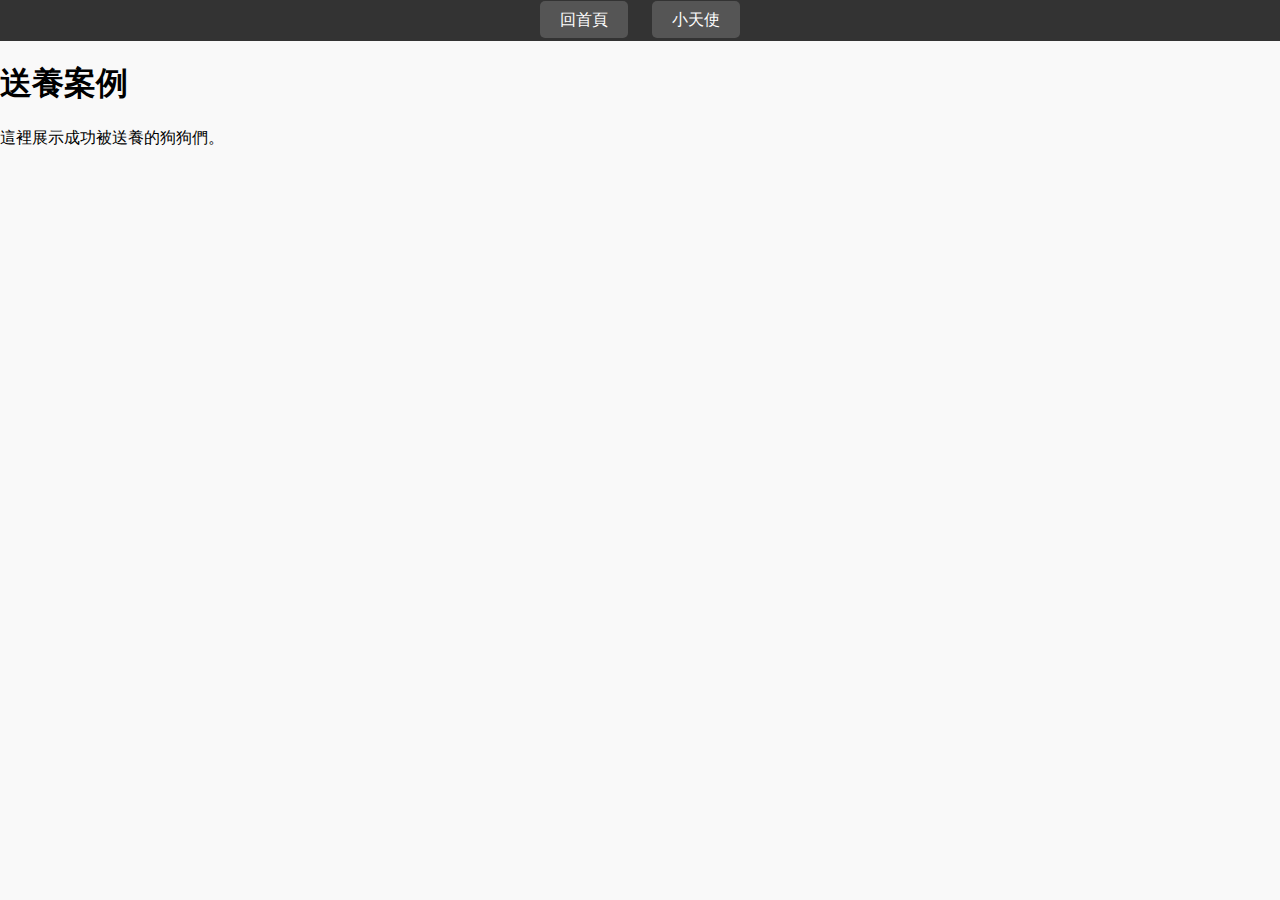
==== adoptions.html @ 78687f82 "Create adoptions.html" ====
<!DOCTYPE html>
<html lang="en">
<head>
  <meta charset="UTF-8">
  <meta name="viewport" content="width=device-width, initial-scale=1.0">
  <title>送養案例</title>
  <link rel="stylesheet" href="styles.css">
</head>
<body>
  <div class="navbar">
    <a href="index.html" class="nav-button">回首頁</a>
    <a href="angels.html" class="nav-button">小天使</a>
  </div>
  <h1>送養案例</h1>
  <p>這裡展示成功被送養的狗狗們。</p>
</body>
</html>
---- styles.css ----
/* 設定全域樣式 */
body {
  margin: 0;
  font-family: Arial, sans-serif;
  background-color: #f9f9f9;
}

/* 設定主要容器 */
.dog-container {
  width: 100%;
  max-width: 600px;
  margin: 0 auto;
  padding: 20px;
}

/* 每隻狗狗的區塊樣式 */
.dog-profile {
  text-align: center;
  margin-bottom: 40px;
}

/* 狗狗名字樣式 */
.dog-name {
  font-size: 24px;
  color: #333;
  margin: 10px 0;
}

/* 狗狗圖片樣式 */
.dog-image {
  width: 100%;
  max-width: 300px;
  height: auto;
  border-radius: 8px;
  box-shadow: 0 4px 6px rgba(0, 0, 0, 0.1);
  margin-bottom: 20px; /* 圖片下方空隙 */
}

/* 分隔線樣式 */
.divider {
  width: 50%;
  height: 2px;
  background-color: #ddd;
  margin: 0 auto;
}

/* 導覽列樣式 */
.navbar {
  background-color: #333; /* 深色背景 */
  padding: 10px 0; /* 上下內距 */
  text-align: center; /* 置中按鈕 */
  position: sticky; /* 頁面滾動時固定在頂部 */
  top: 0;
  z-index: 1000; /* 保證在其他元素上方 */
}

/* 按鈕樣式 */
.nav-button {
  color: white; /* 按鈕文字顏色 */
  background-color: #555; /* 按鈕背景 */
  padding: 10px 20px; /* 內距調整按鈕大小 */
  margin: 0 10px; /* 按鈕間距 */
  text-decoration: none; /* 移除連結的底線 */
  border-radius: 5px; /* 圓角邊框 */
  font-size: 16px; /* 文字大小 */
}

/* 按鈕滑鼠懸停樣式 */
.nav-button:hover {
  background-color: #777; /* 懸停時變亮 */
}
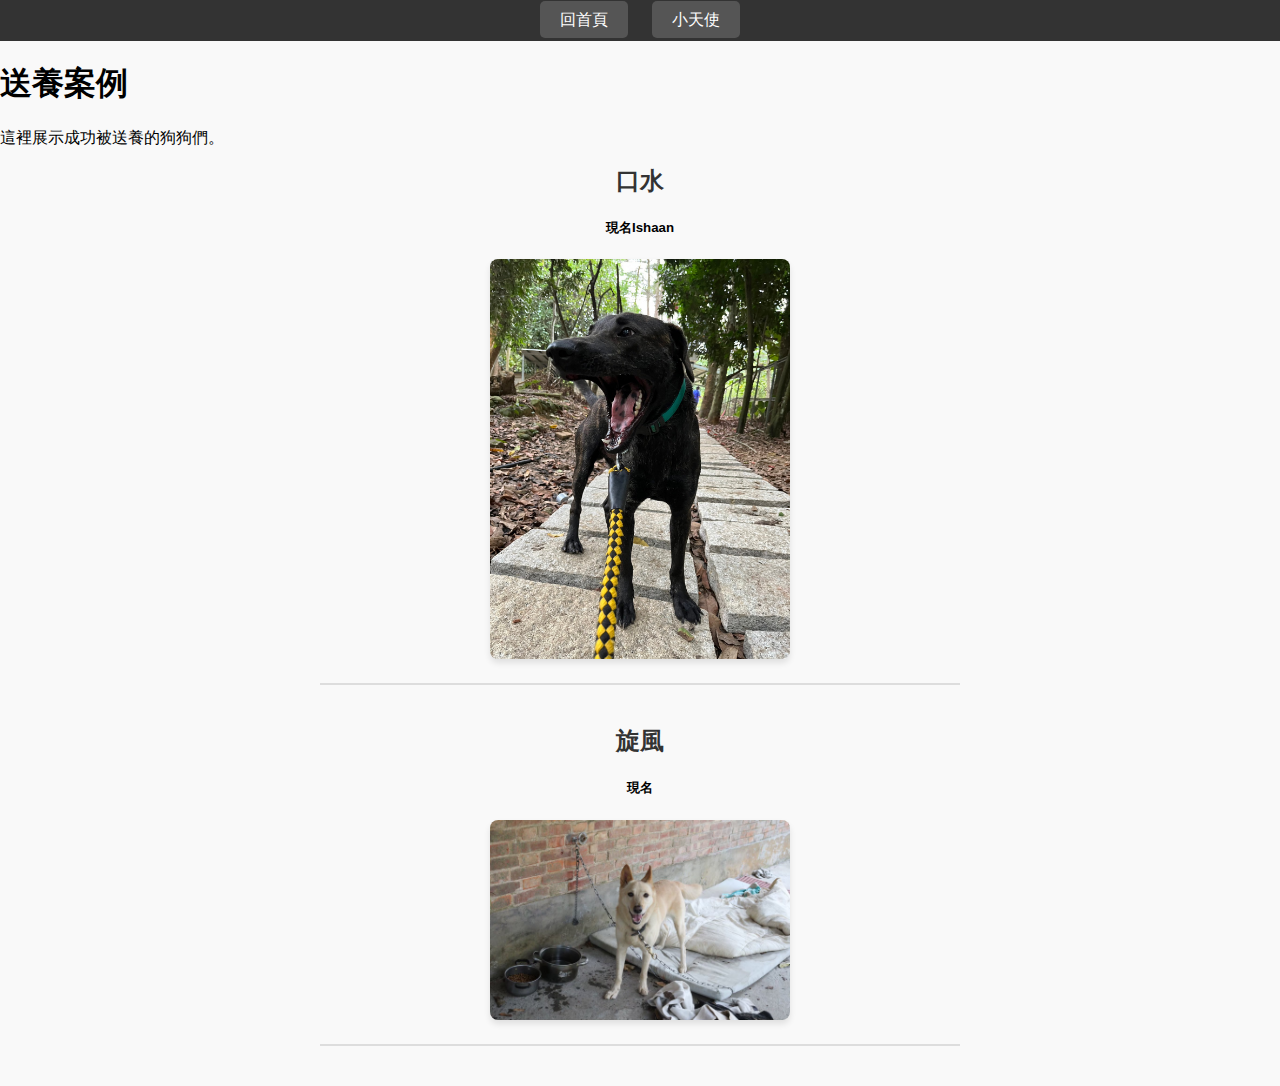
==== commit 1cc5de70: "Update adoptions.html" ====
--- a/adoptions.html
+++ b/adoptions.html
@@ -13,5 +13,17 @@
   </div>
   <h1>送養案例</h1>
   <p>這裡展示成功被送養的狗狗們。</p>
+  <div class="dog-profile">
+      <h2 class="dog-name">口水</h2>
+      <h5>現名Ishaan</h5>
+      <img src="img/口水.jpg" alt="口水" class="dog-image">
+      <div class="divider"></div>
+    </div>
+  <div class="dog-profile">
+      <h2 class="dog-name">旋風</h2>
+      <h5>現名</h5>
+      <img src="img/旋風.jpg" alt="旋風" class="dog-image">
+      <div class="divider"></div>
+    </div>
 </body>
 </html>
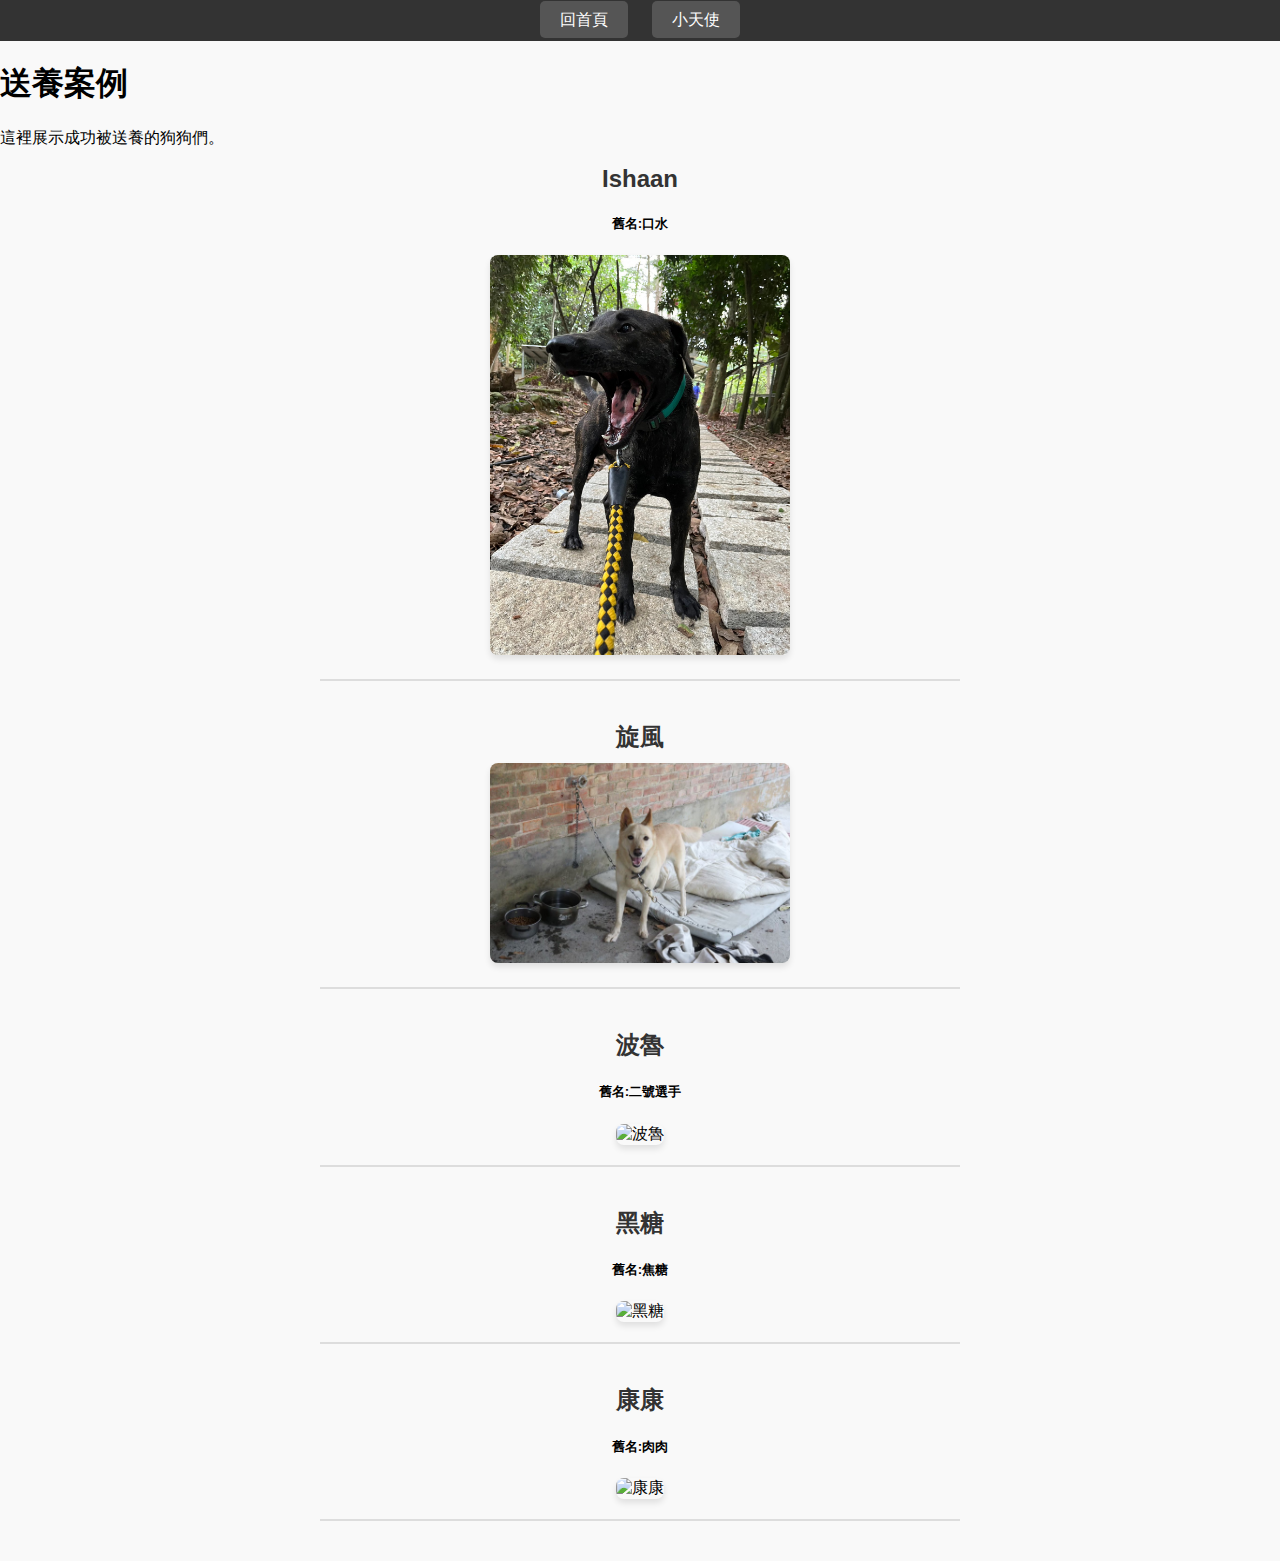
==== commit 0eae993e: "Update adoptions.html" ====
--- a/adoptions.html
+++ b/adoptions.html
@@ -14,15 +14,32 @@
   <h1>送養案例</h1>
   <p>這裡展示成功被送養的狗狗們。</p>
   <div class="dog-profile">
-      <h2 class="dog-name">口水</h2>
-      <h5>現名Ishaan</h5>
-      <img src="img/口水.jpg" alt="口水" class="dog-image">
+      <h2 class="dog-name">Ishaan</h2>
+      <h5>舊名:口水</h5>
+      <img src="img/口水.jpg" alt="Ishaan" class="dog-image">
       <div class="divider"></div>
     </div>
   <div class="dog-profile">
       <h2 class="dog-name">旋風</h2>
-      <h5>現名</h5>
       <img src="img/旋風.jpg" alt="旋風" class="dog-image">
+      <div class="divider"></div>
+    </div>
+  <div class="dog-profile">
+      <h2 class="dog-name">波魯</h2>
+      <h5>舊名:二號選手</h5>
+      <img src="img/波魯.jpg" alt="波魯" class="dog-image">
+      <div class="divider"></div>
+    </div>
+    <div class="dog-profile">
+      <h2 class="dog-name">黑糖</h2>
+      <h5>舊名:焦糖</h5>
+      <img src="img/焦糖.jpg" alt="黑糖" class="dog-image">
+      <div class="divider"></div>
+    </div>
+    <div class="dog-profile">
+      <h2 class="dog-name">康康</h2>
+      <h5>舊名:肉肉</h5>
+      <img src="img/肉肉.jpg" alt="康康" class="dog-image">
       <div class="divider"></div>
     </div>
 </body>
--- a/styles.css
+++ b/styles.css
@@ -69,3 +69,51 @@
 .nav-button:hover {
   background-color: #777; /* 懸停時變亮 */
 }
+
+/* 夜空背景樣式 */
+body.starry-sky {
+  margin: 0;
+  font-family: Arial, sans-serif;
+  background: linear-gradient(to bottom, #000428, #004e92); /* 深藍漸層 */
+  overflow: hidden; /* 隱藏超出範圍的內容 */
+  color: white; /* 頁面文字為白色 */
+  height: 100vh; /* 滿屏高度 */
+}
+
+/* 星星容器 */
+.stars {
+  position: absolute;
+  top: 0;
+  left: 0;
+  width: 100%;
+  height: 100%;
+  overflow: hidden; /* 隱藏超出範圍的內容 */
+}
+
+/* 每顆星星的樣式 */
+.stars::before,
+.stars::after {
+  content: "";
+  position: absolute;
+  width: 2px; /* 星星大小 */
+  height: 2px; /* 星星大小 */
+  background: white; /* 星星顏色 */
+  border-radius: 50%; /* 圓形星星 */
+  box-shadow: 
+    100px 200px white, 200px 100px white, 300px 400px white, 
+    400px 300px white, 500px 500px white, 600px 200px white, 
+    700px 700px white, 800px 300px white, 900px 600px white;
+  animation: twinkle 2s infinite; /* 星星閃爍動畫 */
+}
+
+
+/* 星星閃爍動畫 */
+@keyframes twinkle {
+  0%, 100% {
+    opacity: 0.8; /* 閃爍時明亮 */
+  }
+  50% {
+    opacity: 0.3; /* 閃爍時暗淡 */
+  }
+}
+
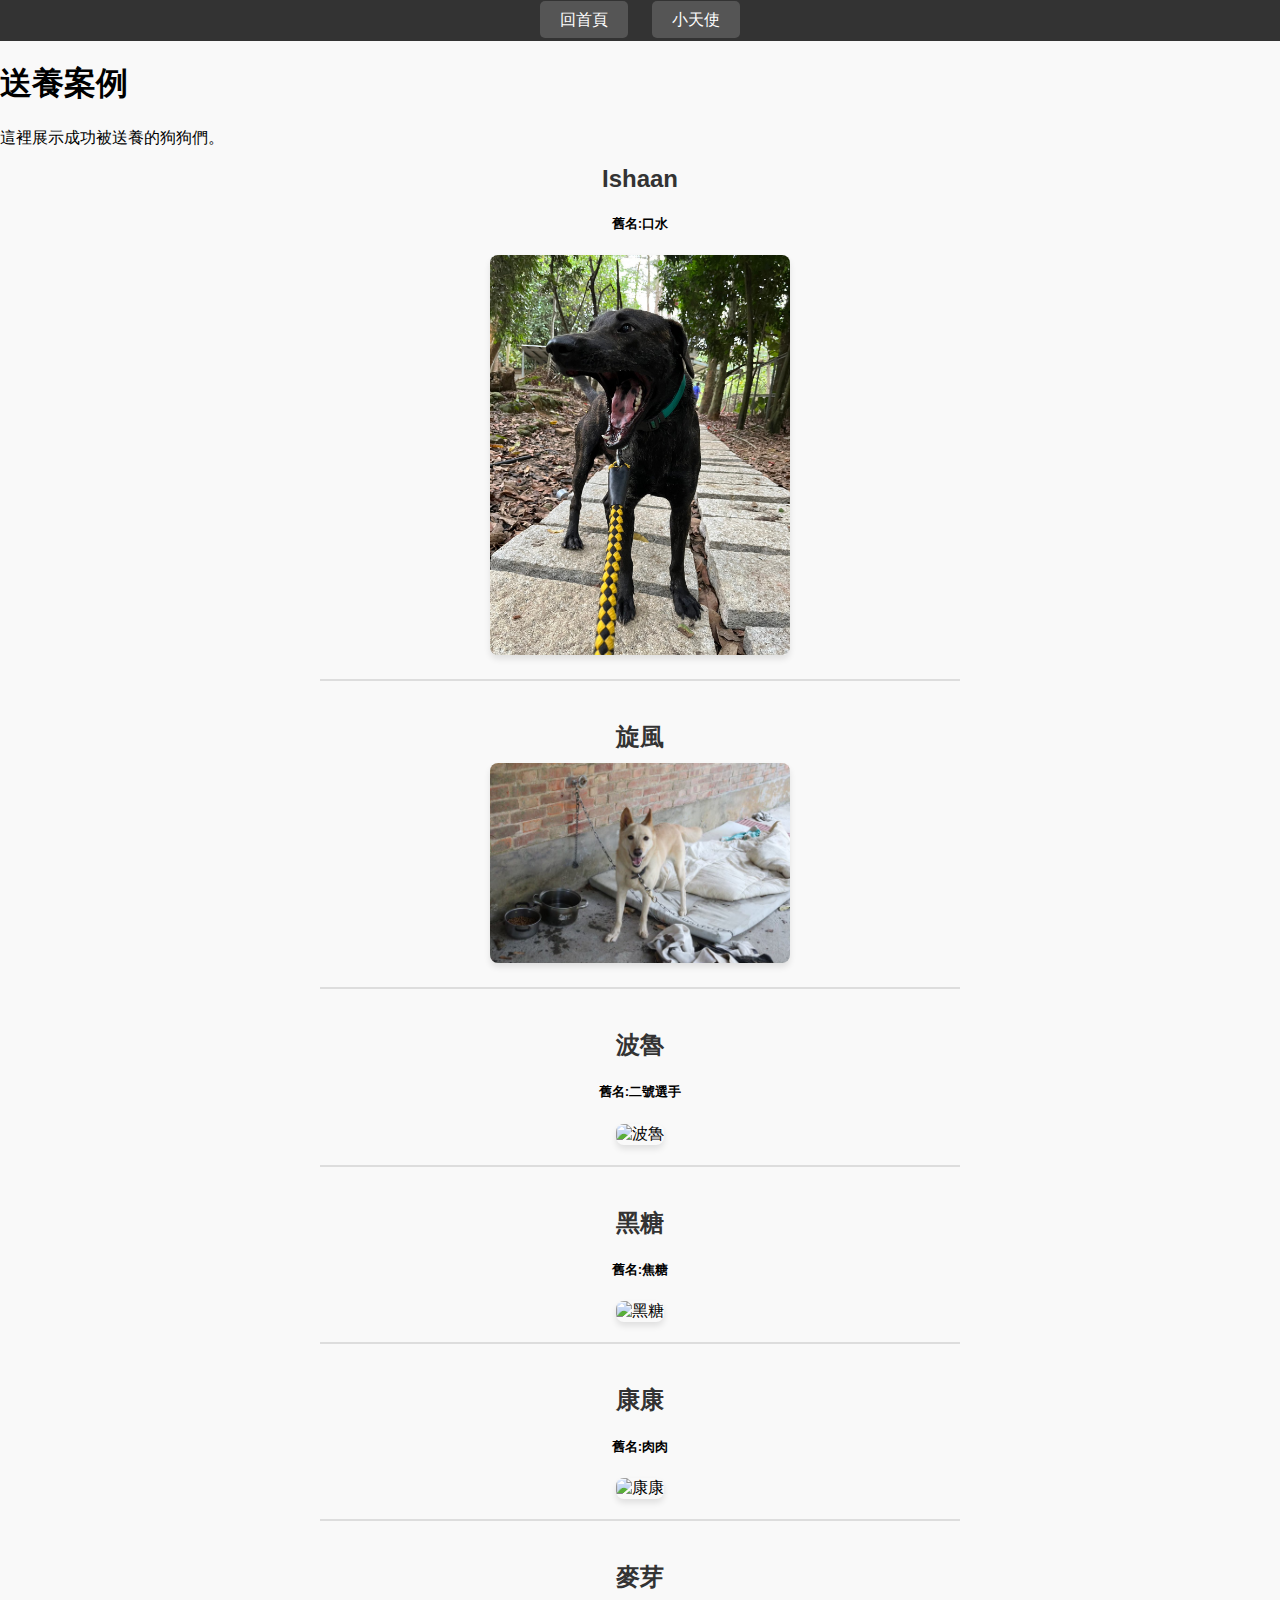
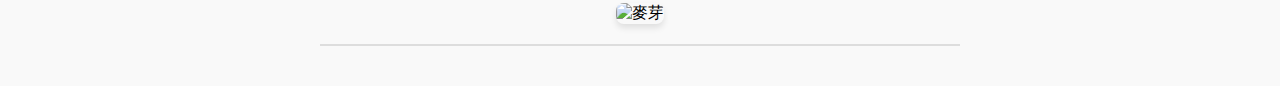
==== commit 4a007d22: "Update adoptions.html" ====
--- a/adoptions.html
+++ b/adoptions.html
@@ -42,5 +42,10 @@
       <img src="img/肉肉.jpg" alt="康康" class="dog-image">
       <div class="divider"></div>
     </div>
+      <div class="dog-profile">
+      <h2 class="dog-name">麥芽</h2>
+      <img src="img/麥芽.jpg" alt="麥芽" class="dog-image">
+      <div class="divider"></div>
+    </div>
 </body>
 </html>
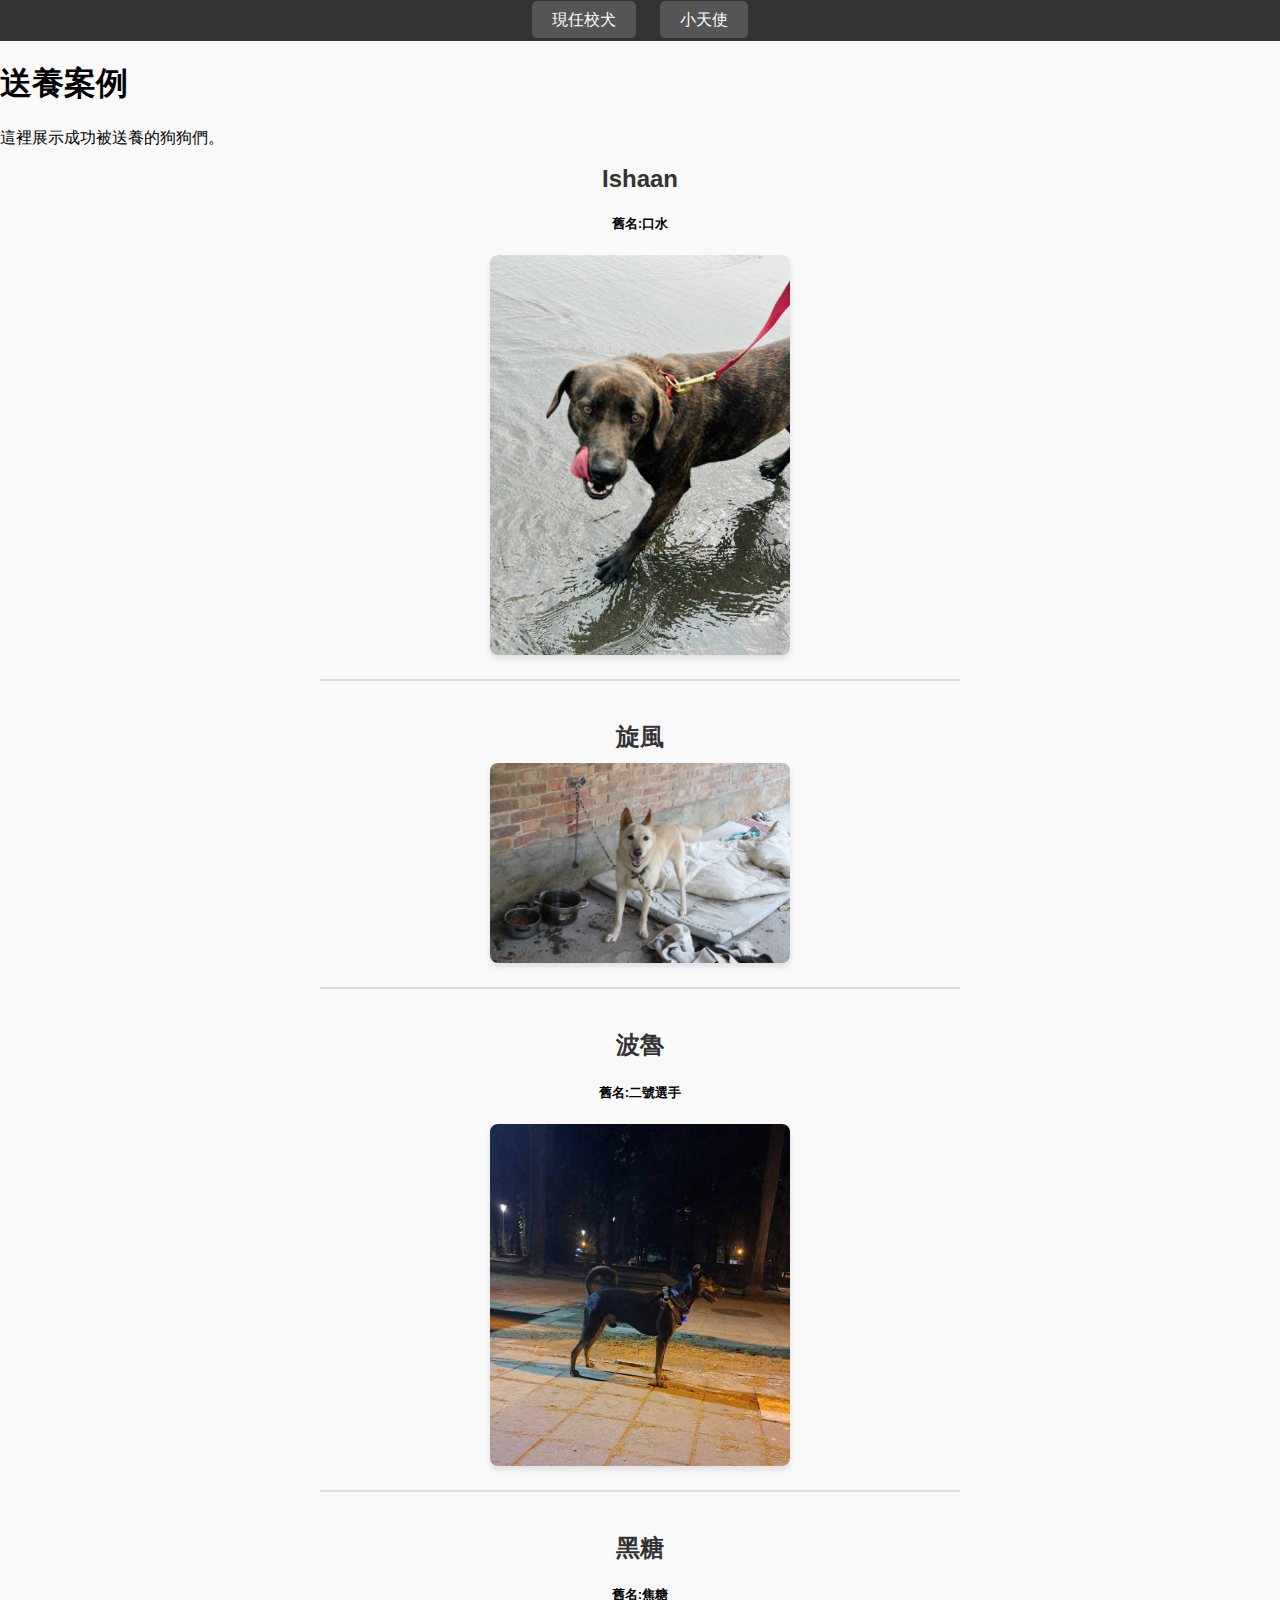
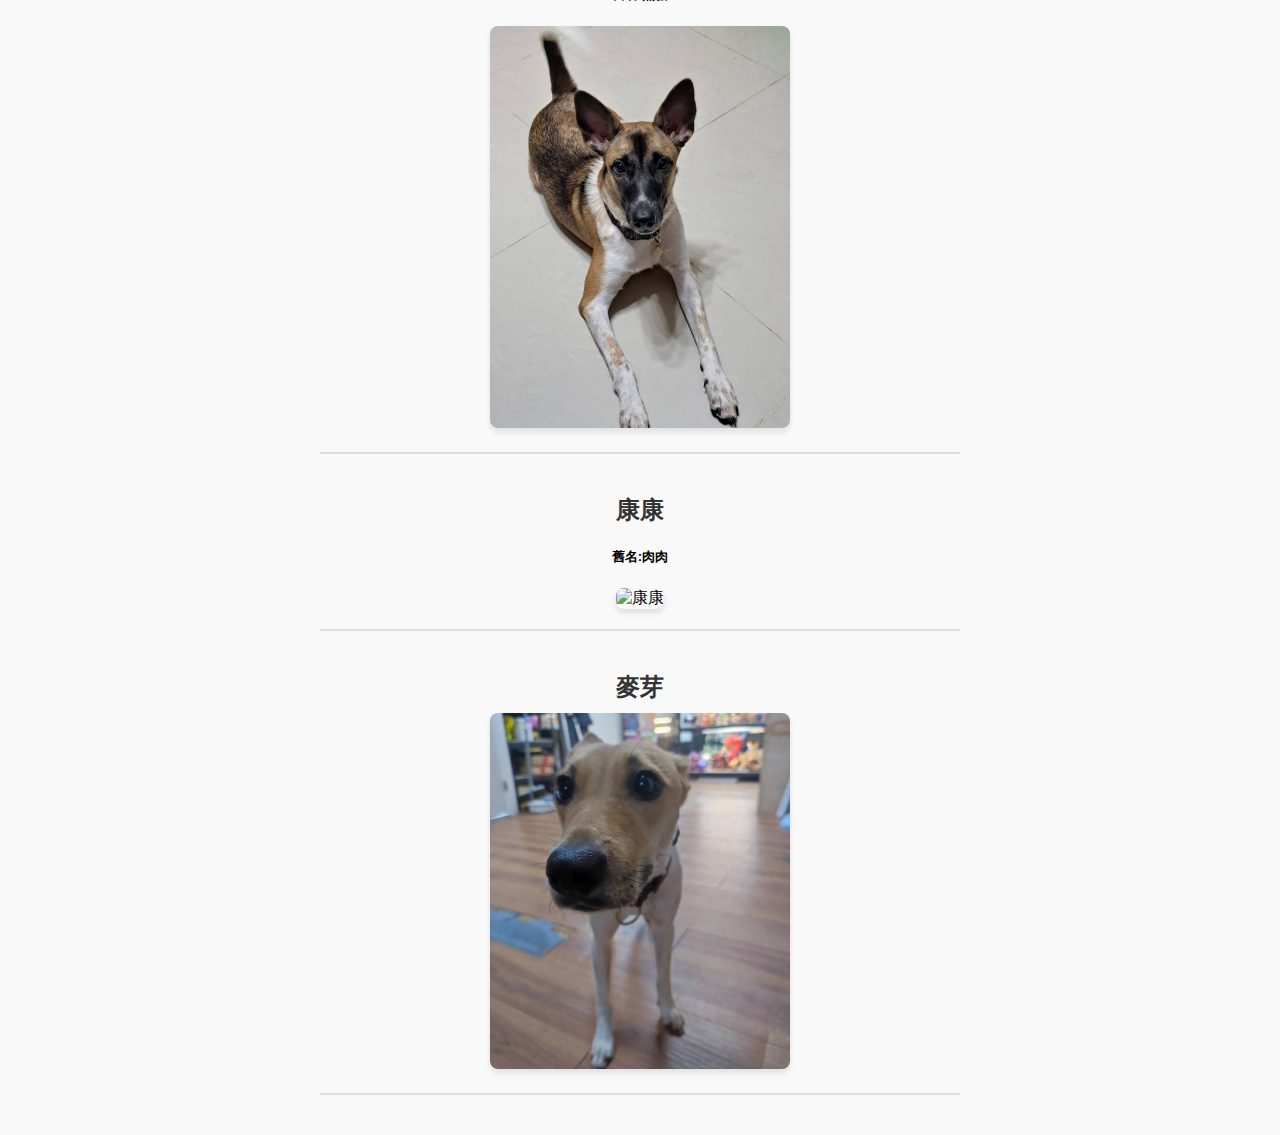
==== commit 8688d191: "Update adoptions.html" ====
--- a/adoptions.html
+++ b/adoptions.html
@@ -8,7 +8,7 @@
 </head>
 <body>
   <div class="navbar">
-    <a href="index.html" class="nav-button">回首頁</a>
+    <a href="index.html" class="nav-button">現任校犬</a>
     <a href="angels.html" class="nav-button">小天使</a>
   </div>
   <h1>送養案例</h1>
